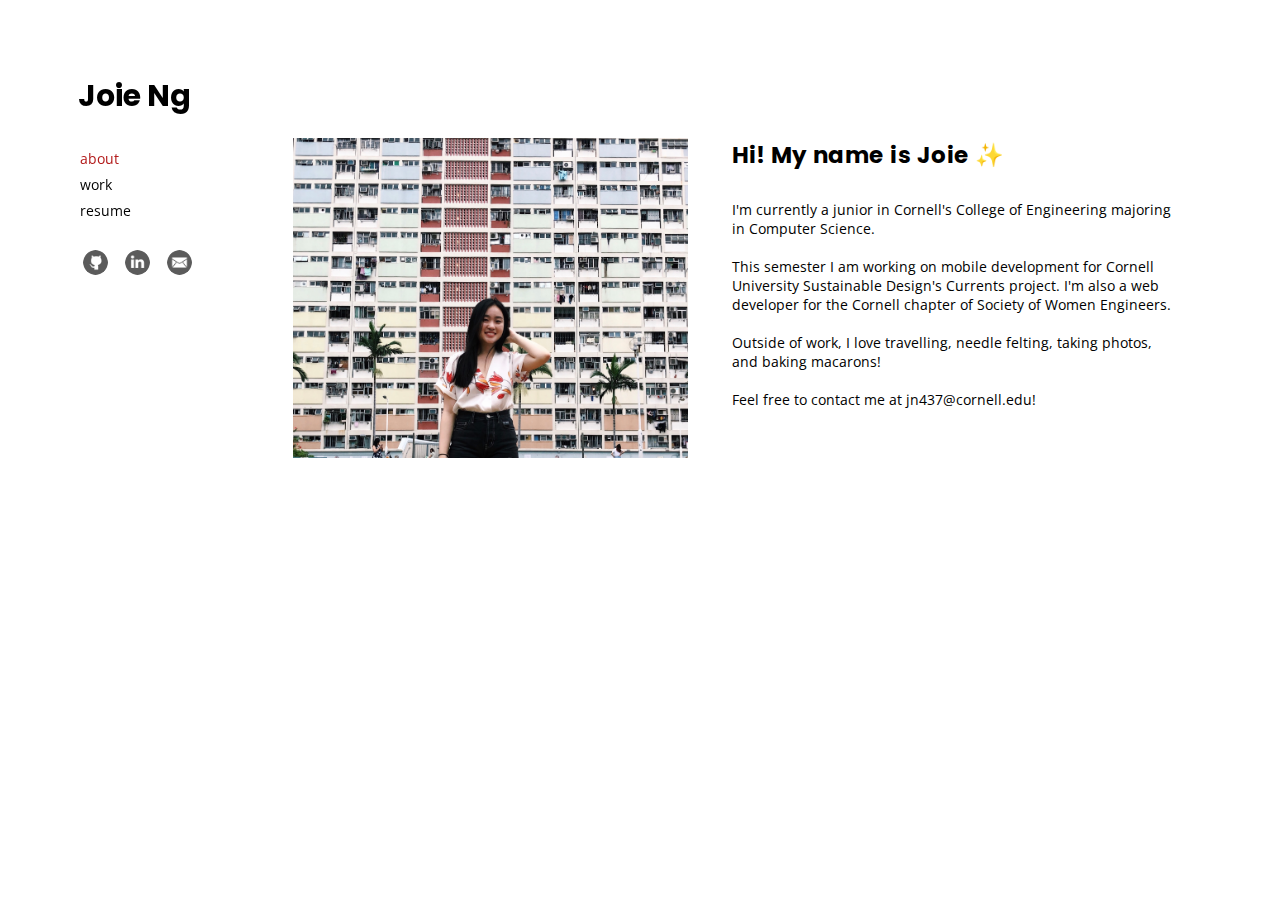
==== about.html @ b7e6ee6b "socials added to all pages" ====
<html lang="en">

<head>
  <link rel="stylesheet" href="./css/main.css">
  <link href="https://fonts.googleapis.com/css?family=Mukta:400,700,800&display=swap" rel="stylesheet">
  <!-- font awesome css -->
  <link rel="stylesheet" href="https://maxcdn.bootstrapcdn.com/font-awesome/4.5.0/css/font-awesome.min.css">
  <link href='https://fonts.googleapis.com/css?family=Lobster' rel='stylesheet' type='text/css'>
  <link href="https://fonts.googleapis.com/css?family=Open+Sans|Poppins:300,400,500,600,700,800,900&display=swap"
    rel="stylesheet">
</head>

<body>
  <ul>
    <li class="name"><a href="./index.html">Joie Ng</a></li>
    <li class="section-link"><a class="red-text" href="./about.html">about</a></li>
    <li class="section-link"><a href="./index.html">work</a></li>
    <li class="section-link"><a href="./resume.html">resume</a>
    </li>
    <div class="socials">
      <a href="https://github.com/joiewyng"><img class="icon" src="./icons/github-icon-dark.png"></a>
      <a href="https://linkedin.com/in/joieng"><img class="icon" src="./icons/linkedin-icon-dark.png"></a>
      <a href="mailto: jn437@cornell.edu"><img class="icon" src="./icons/email-icon-dark.png"></a>
    </div>
  </ul>

  <div class="about page">
    <div class="row">
      <div class="left-col abt-image">
        <img class="proj-image" src="./images/portrait.jpg">
      </div>
      <div class="right-col">
        <text class="proj-header">
          Hi! My name is Joie ✨
        </text>
        <br>
        <text class="proj-description">
          I'm currently a junior in Cornell's College of Engineering majoring in
          Computer Science.
          <br>
          <br>
          This semester I am working on mobile development for Cornell University Sustainable Design's
          Currents project. I'm also a web developer for the Cornell chapter of Society of Women Engineers.
          <br>
          <br>
          Outside of work, I love travelling, needle felting, taking photos, and baking macarons!
          <br>
          <br>
          Feel free to contact me at jn437@cornell.edu!
          <br>
          <br>
        </text>
      </div>
    </div>
  </div>
</body>

</html>
---- css/main.css ----
/* general styling */
body {
  max-width: 1233px;
}

/* navigation bar */
ul{
  list-style-type: none;
  font-family: 'Open Sans', 'sans-serif';
  margin: 0;
  padding: 70px;
  width: 300px;
  /* background-color: #f1f1f1; */
  height: 100%; /* Full height */
  position: fixed; /* Make it stick, even on scroll */
  overflow: auto; /* Enable scrolling if the sidenav has too much content */
}

.red-text {
  color: #B31B1B;
}

.section-link {
  margin: 7px 2px;
  font-size: 14px;
}

a:hover {
  /* color: #3675ade0; */
  color: #B31B1B;
}

a {
  color: black;
  text-decoration: none;
}

a:hover {
  text-decoration: none;
}

.name {
  font-family: 'Poppins', 'sans-serif';
  font-weight: 700;
  font-size: 30px;
  margin-bottom: 30px;
  margin-top: -5px;
}

/* .section-link:hover {
  color: #337ab7;
} */

/* page formatting */
.page {
  padding: 70px 70px 70px 270px;
}

.socials {
  margin: 25px 0px;
}

.icon {
  height: 25px;
  width: 25px;
  margin-right: 3px;
  opacity: 80%;
  border: 5px #FFFFFF solid;
  border-radius: 25px;
}

.icon:hover {
  opacity: 100%;
  border: 5px #B31B1B solid;
  border-radius: 25px;
}




/* Work */
.intro {
  font-family: 'Open Sans', sans-serif;
  font-size: 18px;
  display: flex;
  text-align: left;
  padding: 0px 15px;
}

.row {
  margin: 50px 0px;
  display: flex;
}

.left-col {
  width: 50%;
  padding: 0px 15px;
}

.right-col {
  width: 50%;
}

@media screen and (max-width: 1030px) {
  .row {
    margin: 50px 0px;
    display: flex;
    flex-wrap: wrap;
  }
  
  .left-col {
    width: 100%;
  }
  
  .right-col {
    width: 100%;
    padding: 0px 15px;
  }
}

.proj-image{
  max-width: 90%;
  height: auto;
  padding: 10px 0px;
}

.proj-header{    
  font-family: 'Poppins', sans-serif;
  font-weight: 700;
  letter-spacing: .5;
  font-size: 23px;
  display: block;
  padding: 10px 0px;
}

.role-description {
  font-family: 'Open Sans', sans-serif;
  font-size: 14px;
  color: rgb(167, 164, 164);
  margin-bottom: 6px;
  margin-top: 8x;
}

.proj-description {
  font-family: 'Open Sans', sans-serif;
  font-size: 14px;
} 

/* About */
#about {
  /* margin-top: -10px; */
}
/* old nav bar formatting */
#logo {
  width: 120px;
  float: left;
}

.topnav {
  padding: 30px 20px;
  overflow: hidden;
  /* background-color: #333; */
  background-color: white;
}
/*nav bar links*/
.topnav a {
  float: right;
  /* display: block; */
  /* color: #f2f2f2; */
  color: rgba(0, 0, 0, 0.5);
  text-align: center;
  padding: 15px;
  padding-top: 45px;
  text-decoration: none;
  font-family: 'Mukta', sans-serif;
  letter-spacing: .5;
  font-size: 110%;
}

/*nav bar link change color on click*/
.topnav a:hover {
  /* background-color: #ddd; */
  color: rgba(0, 0, 0, 0.8);
}


h1 {
  font-family: 'Sans-Serif', 'bold';
  color: black;
}

p {
  font-family: "Courier New";
  font-size: 30px;
}


.abt-image{
  padding-right: 0px;
}


/* resume */
.resume .container {
  width: 70vw;
  height: 100vh;
}
  
/* dark mode */
 /* body{
  background-color: #1B1F23;
  color: #E1E4E8;
  opacity: 90%;
}

.topnav{
  background-color: #1B1F23;
} 

.portfolio-intro{
  overflow: hidden;
}

.portfolio-intro:after{
  content:"";
  display: inline-block;
  height: 0.5em;
  vertical-align: bottom;
  width: 100%;
  margin-left: 10px;
  border-bottom: 2px solid #85c1e4;
} 

#logo{
  border-radius: 15px;
}

.topnav a{
  color: #E1E4E8;
}

.topnav a:hover{
  color: white;
}

.lightgray{
  color: #a1a9b1
}

.proj-description{
  color: #a6adb4;
} 


a {
  color: white;
}

a:hover {
  color: #85c1e4;
} */
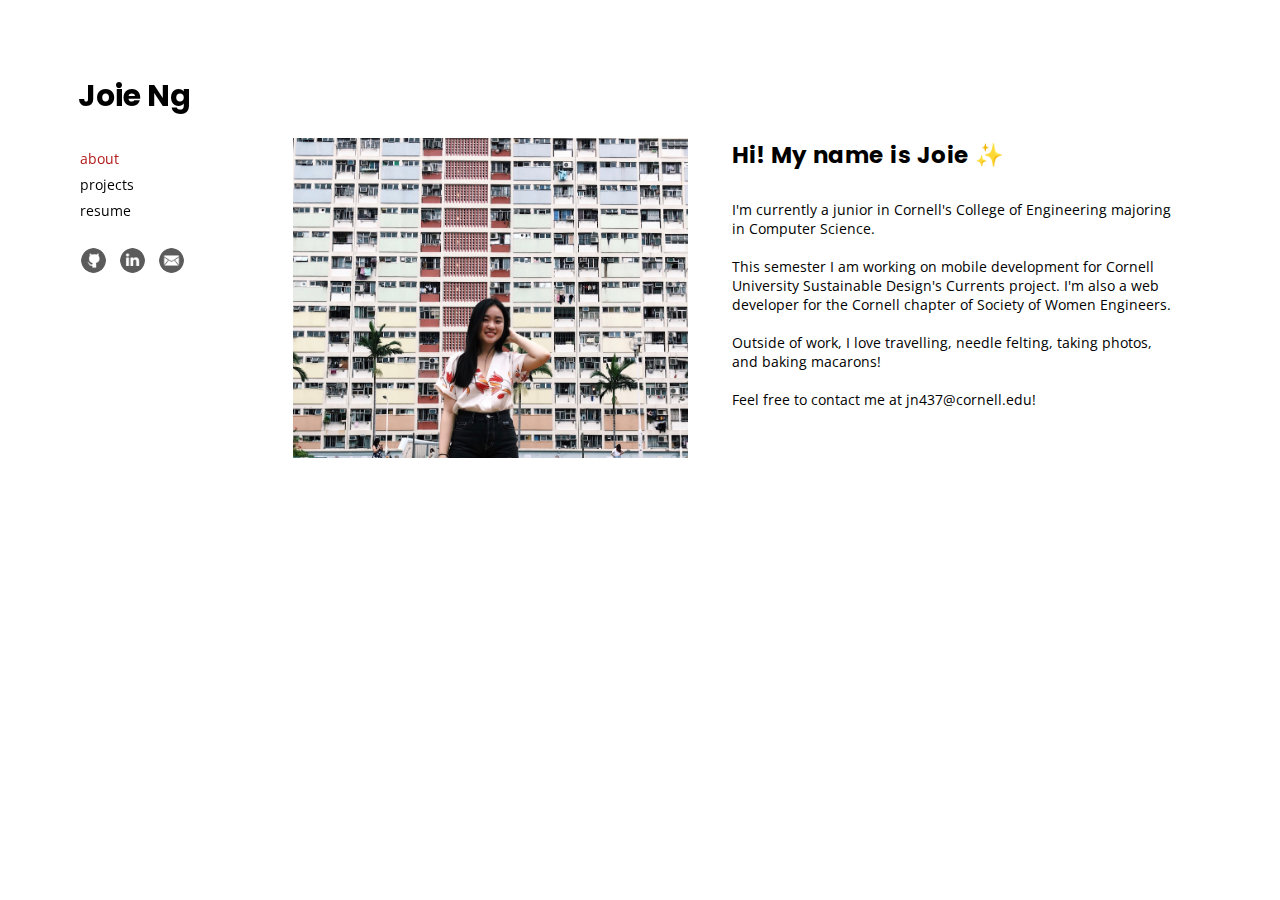
==== commit 9357e78f: "Update nav and title" ====
--- a/about.html
+++ b/about.html
@@ -1,6 +1,7 @@
 <html lang="en">
 
 <head>
+  <title>Joie Ng</title>
   <link rel="stylesheet" href="./css/main.css">
   <link href="https://fonts.googleapis.com/css?family=Mukta:400,700,800&display=swap" rel="stylesheet">
   <!-- font awesome css -->
@@ -14,12 +15,13 @@
   <ul>
     <li class="name"><a href="./index.html">Joie Ng</a></li>
     <li class="section-link"><a class="red-text" href="./about.html">about</a></li>
-    <li class="section-link"><a href="./index.html">work</a></li>
+    <li class="section-link"><a href="./index.html">projects</a></li>
     <li class="section-link"><a href="./resume.html">resume</a>
     </li>
     <div class="socials">
-      <a href="https://github.com/joiewyng"><img class="icon" src="./icons/github-icon-dark.png"></a>
-      <a href="https://linkedin.com/in/joieng"><img class="icon" src="./icons/linkedin-icon-dark.png"></a>
+      <a href="https://github.com/joiewyng" target="_blank"><img class="icon" src="./icons/github-icon-dark.png"></a>
+      <a href="https://linkedin.com/in/joieng" target="_blank"><img class="icon"
+          src="./icons/linkedin-icon-dark.png"></a>
       <a href="mailto: jn437@cornell.edu"><img class="icon" src="./icons/email-icon-dark.png"></a>
     </div>
   </ul>
--- a/css/main.css
+++ b/css/main.css
@@ -64,15 +64,15 @@
 .icon {
   height: 25px;
   width: 25px;
-  margin-right: 3px;
+  margin-right: 4px;
   opacity: 80%;
-  border: 5px #FFFFFF solid;
+  border: 3px #FFFFFF solid;
   border-radius: 25px;
 }
 
 .icon:hover {
   opacity: 100%;
-  border: 5px #B31B1B solid;
+  border: 3px #B31B1B solid;
   border-radius: 25px;
 }
 
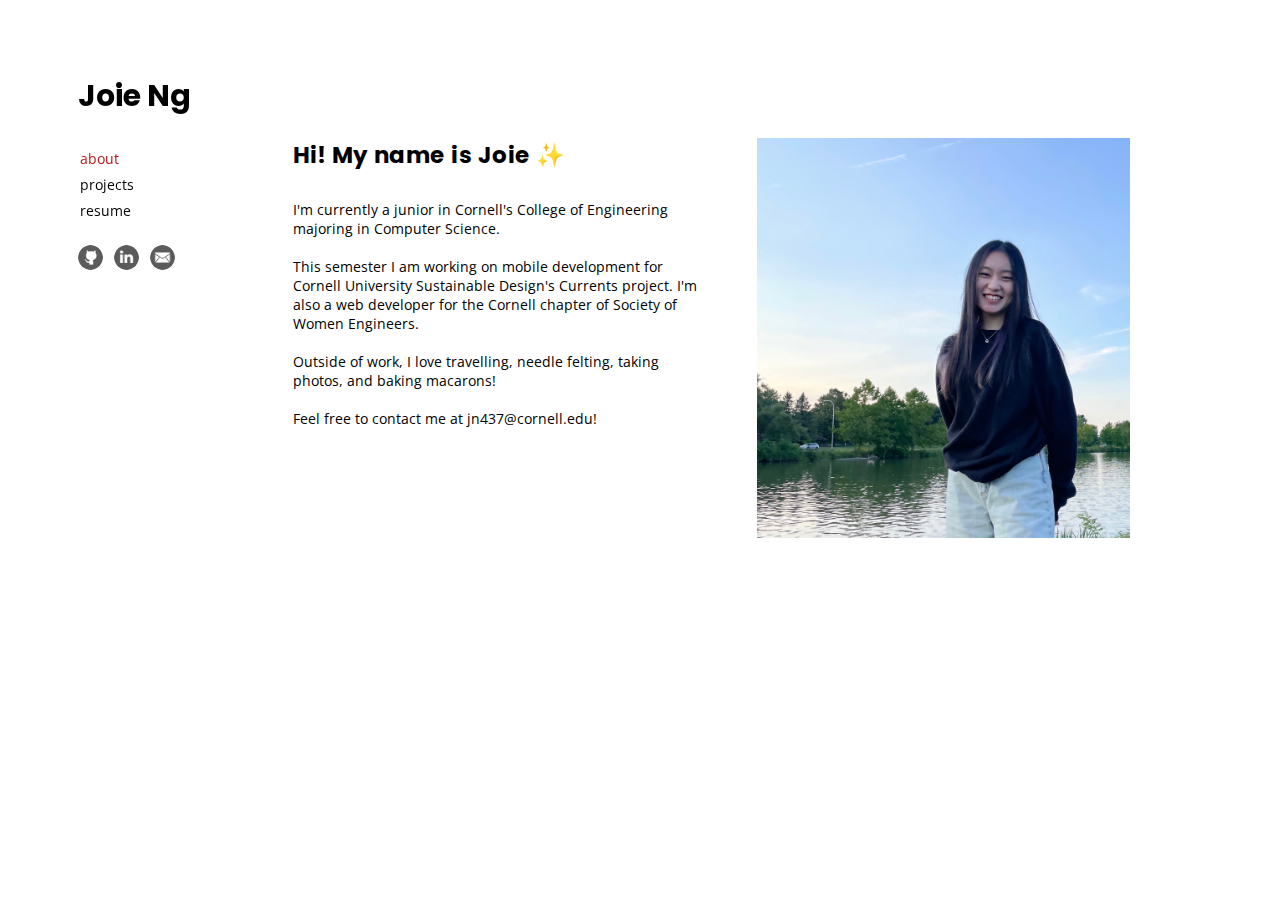
==== commit 5fe6921d: "Updated profile photo and bio" ====
--- a/about.html
+++ b/about.html
@@ -28,10 +28,7 @@
 
   <div class="about page">
     <div class="row">
-      <div class="left-col abt-image">
-        <img class="proj-image" src="./images/portrait.jpg">
-      </div>
-      <div class="right-col">
+      <div class="left-col abt-text">
         <text class="proj-header">
           Hi! My name is Joie ✨
         </text>
@@ -53,6 +50,9 @@
           <br>
         </text>
       </div>
+      <div class="right-col abt-img">
+        <img class="proj-image" src="./images/portrait-2021.jpg">
+      </div>
     </div>
   </div>
 </body>
--- a/css/main.css
+++ b/css/main.css
@@ -64,16 +64,16 @@
 .icon {
   height: 25px;
   width: 25px;
-  margin-right: 4px;
+  margin-right: 7px;
   opacity: 80%;
-  border: 3px #FFFFFF solid;
+  /* border: 5px #FFFFFF solid; */
   border-radius: 25px;
 }
 
 .icon:hover {
   opacity: 100%;
-  border: 3px #B31B1B solid;
-  border-radius: 25px;
+  /* border: 5px #B31B1B solid;
+  border-radius: 25px; */
 }
 
 
@@ -148,9 +148,15 @@
 } 
 
 /* About */
-#about {
-  /* margin-top: -10px; */
-}
+
+.abt-image {
+  padding-left: 15px;
+}
+
+.abt-text {
+  padding-right: 50px;
+}
+
 /* old nav bar formatting */
 #logo {
   width: 120px;
@@ -195,12 +201,6 @@
   font-size: 30px;
 }
 
-
-.abt-image{
-  padding-right: 0px;
-}
-
-
 /* resume */
 .resume .container {
   width: 70vw;
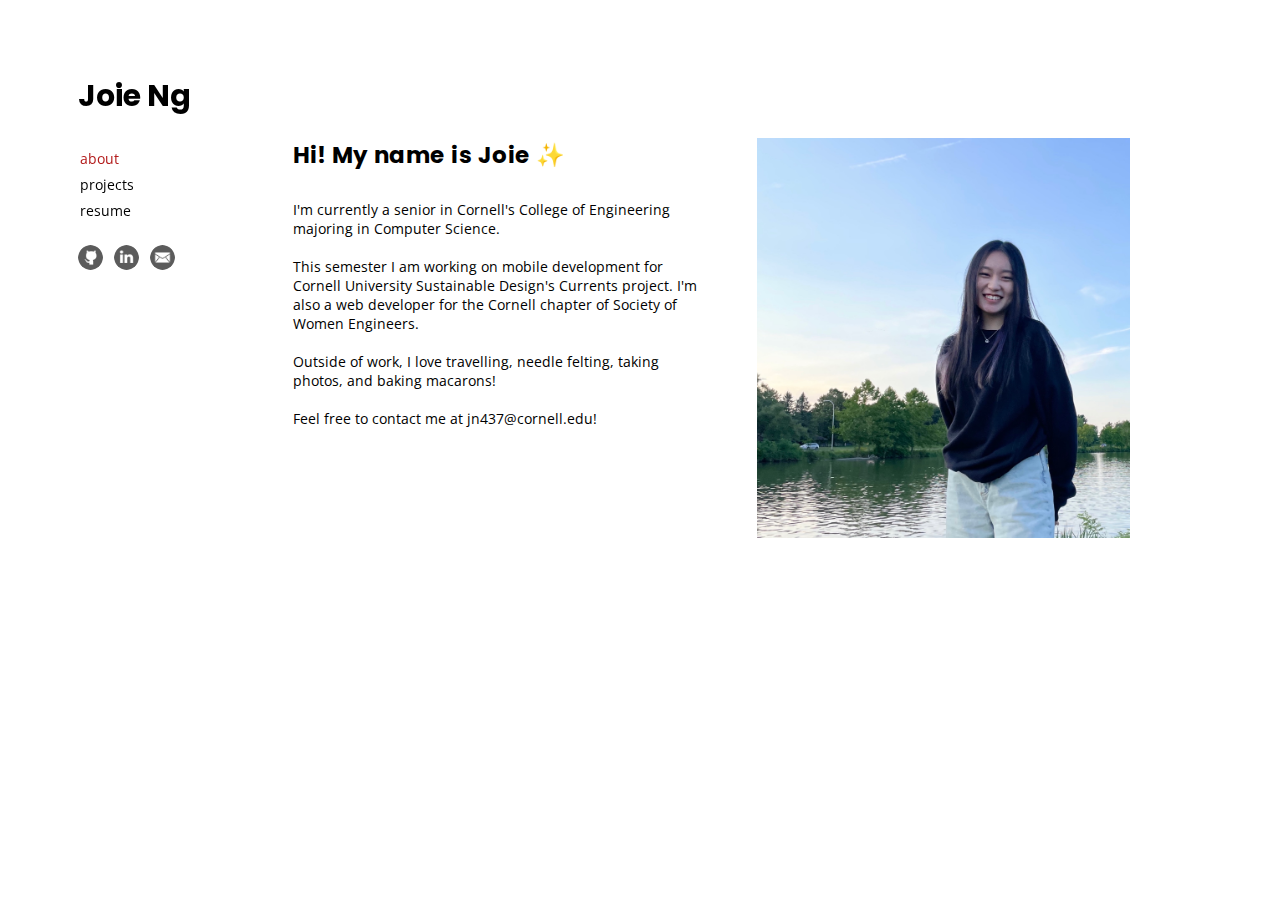
==== commit 7d6ddd6b: "Updated bio description" ====
--- a/about.html
+++ b/about.html
@@ -34,7 +34,7 @@
         </text>
         <br>
         <text class="proj-description">
-          I'm currently a junior in Cornell's College of Engineering majoring in
+          I'm currently a senior in Cornell's College of Engineering majoring in
           Computer Science.
           <br>
           <br>
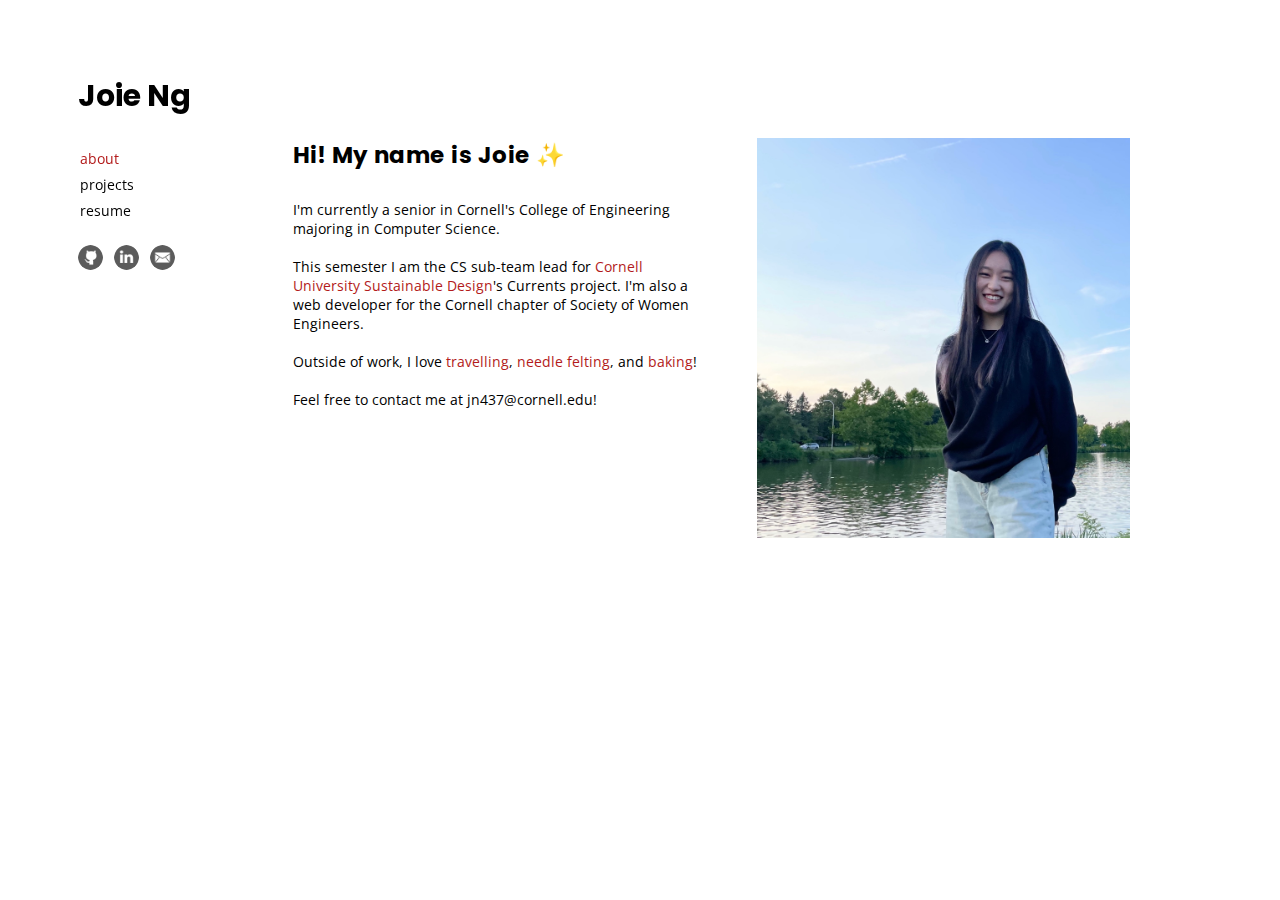
==== commit 7878d950: "Added interest specific pages" ====
--- a/about.html
+++ b/about.html
@@ -38,11 +38,11 @@
           Computer Science.
           <br>
           <br>
-          This semester I am working on mobile development for Cornell University Sustainable Design's
+          This semester I am the CS sub-team lead for <a class="red-text" href="https://cusd.cornell.edu/">Cornell University Sustainable Design</a>'s
           Currents project. I'm also a web developer for the Cornell chapter of Society of Women Engineers.
           <br>
           <br>
-          Outside of work, I love travelling, needle felting, taking photos, and baking macarons!
+          Outside of work, I love <a class="red-text" href="./travel.html">travelling</a>, <a class="red-text" href="./needle-felting.html">needle felting</a>, and <a class="red-text" href="./baking.html">baking</a>!
           <br>
           <br>
           Feel free to contact me at jn437@cornell.edu!
--- a/css/main.css
+++ b/css/main.css
@@ -157,6 +157,35 @@
   padding-right: 50px;
 }
 
+/* Travel, Needle Felting, Baking */
+.interest-nav {
+  font-family: 'Open Sans', sans-serif;
+  font-size: 14.5px;
+  /* display: flex; */
+  text-align: center;
+  padding: 0px 15px;
+}
+
+.interest .img-container {
+  width: 270px;
+  height: 270px;
+  margin: 10px;
+}
+
+.interest img {
+  width: 100%;
+  height: 100%;
+  object-fit: cover; 
+}
+
+.interest .row {
+  flex-wrap: wrap;
+  margin-right: -10px;
+  margin-left: 10px;
+}
+
+
+
 /* old nav bar formatting */
 #logo {
   width: 120px;
@@ -206,7 +235,7 @@
   width: 70vw;
   height: 100vh;
 }
-  
+
 /* dark mode */
  /* body{
   background-color: #1B1F23;
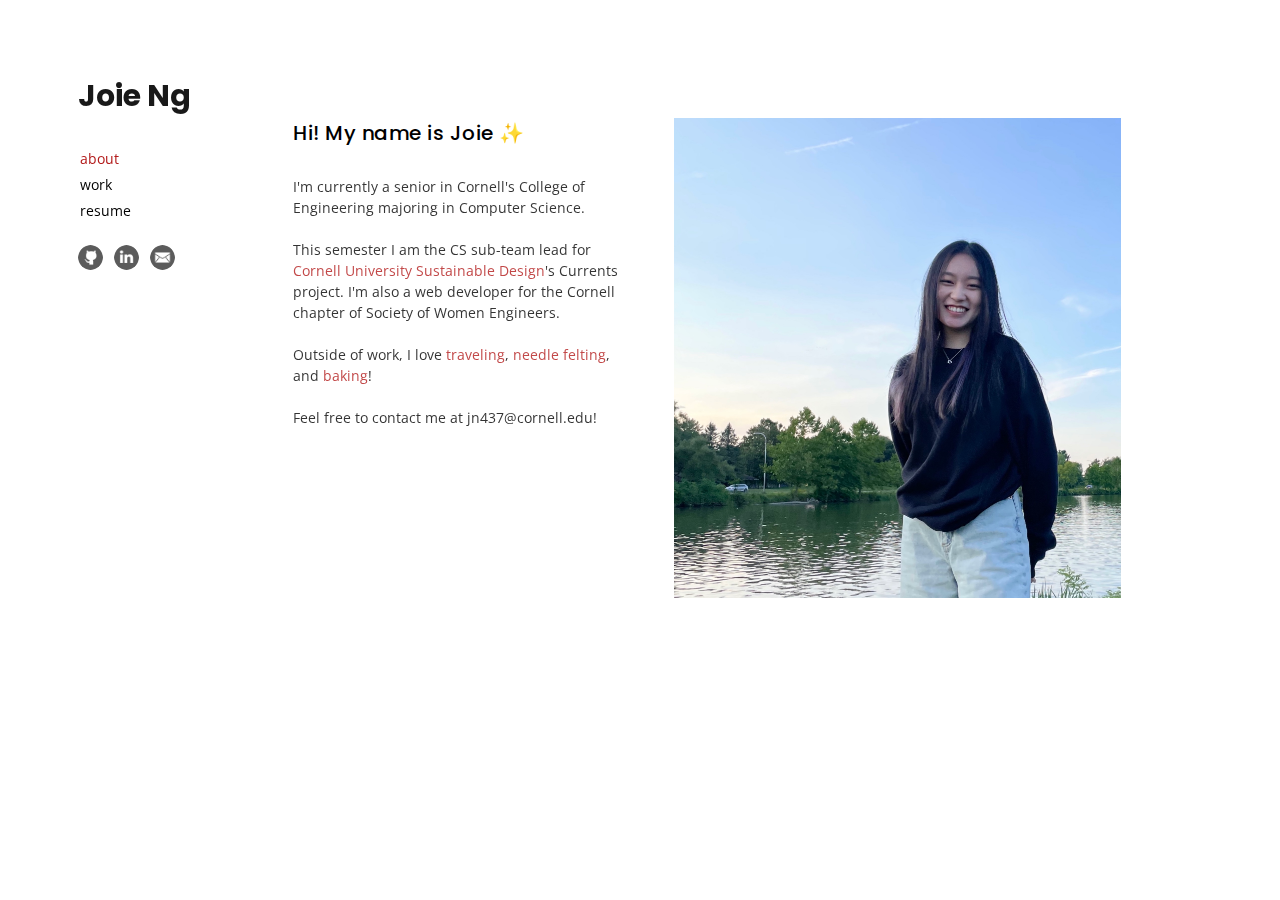
==== commit 0219ba8a: "Updated work" ====
--- a/about.html
+++ b/about.html
@@ -15,7 +15,7 @@
   <ul>
     <li class="name"><a href="./index.html">Joie Ng</a></li>
     <li class="section-link"><a class="red-text" href="./about.html">about</a></li>
-    <li class="section-link"><a href="./index.html">projects</a></li>
+    <li class="section-link"><a href="./index.html">work</a></li>
     <li class="section-link"><a href="./resume.html">resume</a>
     </li>
     <div class="socials">
@@ -42,7 +42,7 @@
           Currents project. I'm also a web developer for the Cornell chapter of Society of Women Engineers.
           <br>
           <br>
-          Outside of work, I love <a class="red-text" href="./travel.html">travelling</a>, <a class="red-text" href="./needle-felting.html">needle felting</a>, and <a class="red-text" href="./baking.html">baking</a>!
+          Outside of work, I love <a class="red-text" href="./travel.html">traveling</a>, <a class="red-text" href="./needle-felting.html">needle felting</a>, and <a class="red-text" href="./baking.html">baking</a>!
           <br>
           <br>
           Feel free to contact me at jn437@cornell.edu!
--- a/css/main.css
+++ b/css/main.css
@@ -2,6 +2,7 @@
 /* general styling */
 body {
   max-width: 1233px;
+  /* letter-spacing: 0.02em; */
 }
 
 /* navigation bar */
@@ -46,6 +47,7 @@
   font-size: 30px;
   margin-bottom: 30px;
   margin-top: -5px;
+  opacity: 90%;
 }
 
 /* .section-link:hover {
@@ -89,17 +91,17 @@
 }
 
 .row {
-  margin: 50px 0px;
+  margin: 30px 0px;
   display: flex;
 }
 
 .left-col {
-  width: 50%;
+  width: 40%;
   padding: 0px 15px;
 }
 
 .right-col {
-  width: 50%;
+  width: 60%;
 }
 
 @media screen and (max-width: 1030px) {
@@ -127,9 +129,9 @@
 
 .proj-header{    
   font-family: 'Poppins', sans-serif;
-  font-weight: 700;
+  font-weight: 500;
   letter-spacing: .5;
-  font-size: 23px;
+  font-size: 20px;
   display: block;
   padding: 10px 0px;
 }
@@ -138,13 +140,15 @@
   font-family: 'Open Sans', sans-serif;
   font-size: 14px;
   color: rgb(167, 164, 164);
-  margin-bottom: 6px;
-  margin-top: 8x;
+  margin-bottom: 10px;
+  /* margin-top: 6px; */
 }
 
 .proj-description {
   font-family: 'Open Sans', sans-serif;
   font-size: 14px;
+  line-height: 1.5;
+  opacity: 80%;
 } 
 
 /* About */
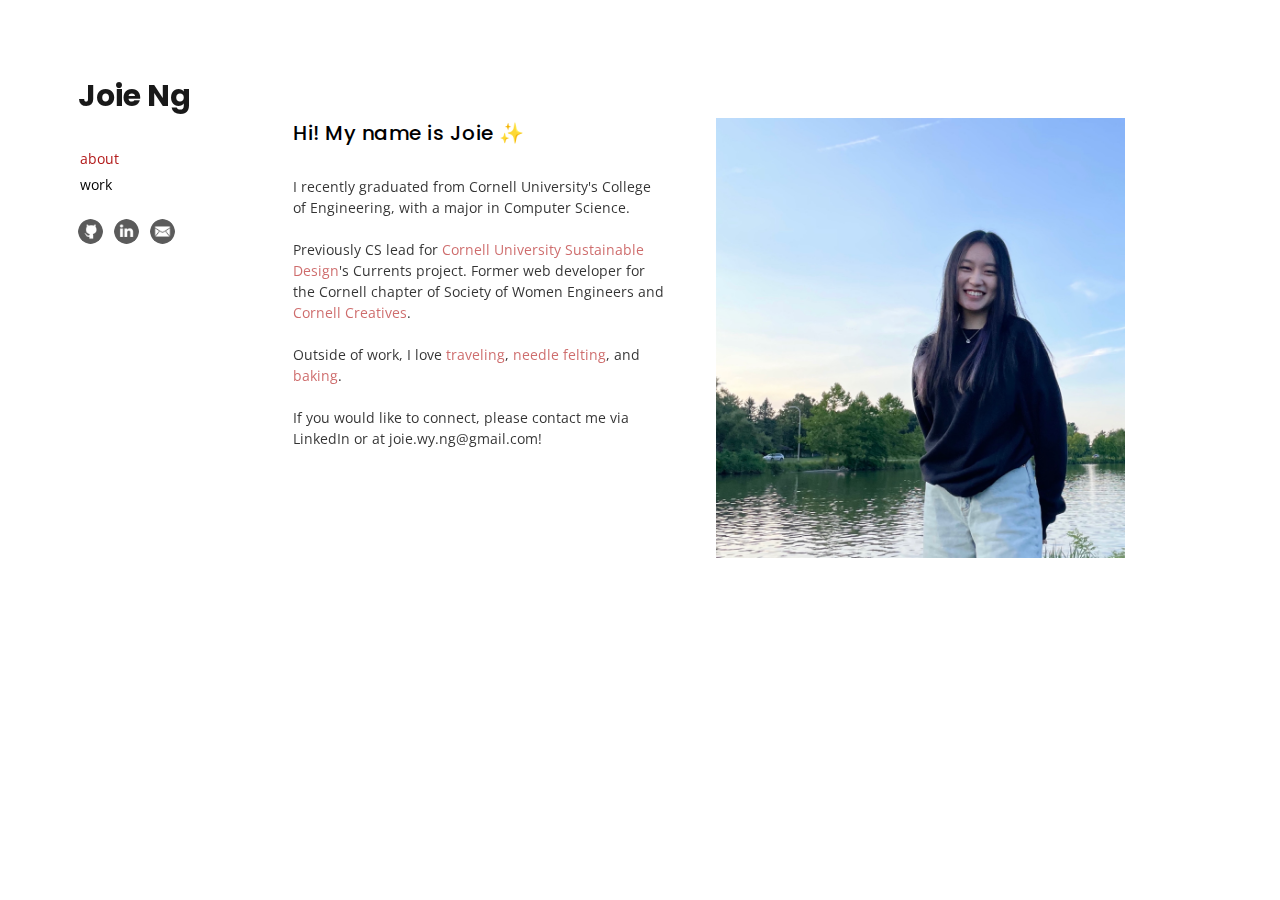
==== commit 55249157: "Post grad updates" ====
--- a/about.html
+++ b/about.html
@@ -16,13 +16,13 @@
     <li class="name"><a href="./index.html">Joie Ng</a></li>
     <li class="section-link"><a class="red-text" href="./about.html">about</a></li>
     <li class="section-link"><a href="./index.html">work</a></li>
-    <li class="section-link"><a href="./resume.html">resume</a>
+    <!-- <li class="section-link"><a href="./resume.html">resume</a> -->
     </li>
     <div class="socials">
       <a href="https://github.com/joiewyng" target="_blank"><img class="icon" src="./icons/github-icon-dark.png"></a>
       <a href="https://linkedin.com/in/joieng" target="_blank"><img class="icon"
           src="./icons/linkedin-icon-dark.png"></a>
-      <a href="mailto: jn437@cornell.edu"><img class="icon" src="./icons/email-icon-dark.png"></a>
+      <a href="mailto:joie.wy.ng@gmail.com"><img class="icon" src="./icons/email-icon-dark.png"></a>
     </div>
   </ul>
 
@@ -34,7 +34,7 @@
         </text>
         <br>
         <text class="proj-description">
-          I'm currently a senior in Cornell's College of Engineering majoring in
+          <!-- I'm currently a senior in Cornell's College of Engineering majoring in
           Computer Science.
           <br>
           <br>
@@ -47,6 +47,20 @@
           <br>
           Feel free to contact me at jn437@cornell.edu!
           <br>
+          <br> -->
+          I recently graduated from Cornell University's College of Engineering, with a major in
+          Computer Science.
+          <br>
+          <br>
+          Previously CS lead for <a class="red-text" href="https://cusd.cornell.edu/">Cornell University Sustainable Design</a>'s
+          Currents project. Former web developer for the Cornell chapter of Society of Women Engineers and <a class="red-text" href="https://cornellcreatives.com/">Cornell Creatives</a>.
+          <br>
+          <br>
+          Outside of work, I love <a class="red-text" href="./travel.html">traveling</a>, <a class="red-text" href="./needle-felting.html">needle felting</a>, and <a class="red-text" href="./baking.html">baking</a>.
+          <br>
+          <br>
+          If you would like to connect, please contact me via LinkedIn or at joie.wy.ng@gmail.com!
+          <br>
           <br>
         </text>
       </div>
--- a/css/main.css
+++ b/css/main.css
@@ -96,12 +96,24 @@
 }
 
 .left-col {
-  width: 40%;
+  width: 45%;
   padding: 0px 15px;
 }
 
 .right-col {
-  width: 60%;
+  width: 55%;
+}
+
+.read-more {
+  color: rgb(167, 164, 164);
+  margin-top: 10px;
+  font-family: 'Open Sans', sans-serif;
+  font-size: 14px;
+}
+
+.read-more:hover {
+  color:#B31B1B;
+  cursor: pointer;
 }
 
 @media screen and (max-width: 1030px) {
@@ -119,10 +131,32 @@
     width: 100%;
     padding: 0px 15px;
   }
+
+  a {
+    position: relative;
+  }
+
+  .project-links {
+    padding-bottom: 20px;
+  }  
+
+  video {
+    width: 100%;
+  }
+
+  .demo-description {
+    padding-right: 0px !important;
+  }
 }
 
 .proj-image{
   max-width: 90%;
+  height: auto;
+  padding: 10px 0px;
+}
+
+.proj-image-wider{
+  max-width: 100%;
   height: auto;
   padding: 10px 0px;
 }
@@ -151,7 +185,57 @@
   opacity: 80%;
 } 
 
+.label {
+  font-size: 14px;
+  color: rgb(167, 164, 164);
+  font-weight: 1000;
+  letter-spacing: 1.02;
+}
+
+.project-details {
+  font-size: 14px;
+  font-family: 'Open Sans', sans-serif;
+}
+
+.project-detail {
+  margin: 10px 0px;
+}
+
+.divider {
+  margin-top: 30px;
+  opacity: 40%;
+  width: 100px;
+}
+
+.demo-description {
+  font-family: 'Open Sans', sans-serif;
+  font-size: 14px;
+  line-height: 1.5;
+  opacity: 80%;
+  padding-right: 50px;
+}
+
+.project-link {
+  color: rgb(167, 164, 164);
+  margin-top: 10px;
+  font-family: 'Open Sans', sans-serif;
+  font-size: 14px;
+}
+
+.project-links {
+  color: rgb(167, 164, 164);
+  padding-top: 10px;
+}
+
 /* About */
+.about .red-text {
+  opacity: 80%;
+}
+
+.red-text:hover {
+  font-weight: bold;
+  opacity: 100%;
+}
 
 .abt-image {
   padding-left: 15px;
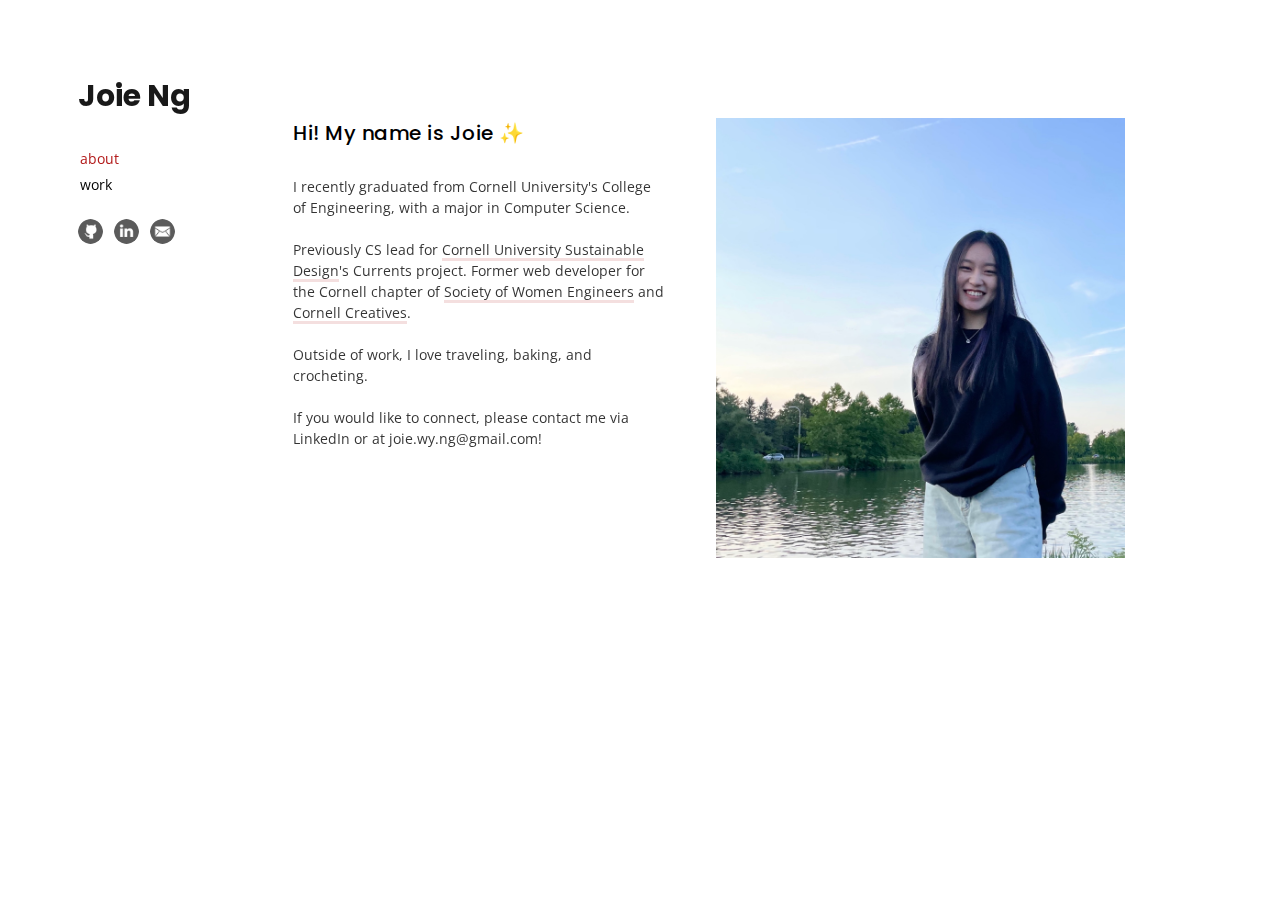
==== commit 9307d79e: "Updates + cleanup" ====
--- a/about.html
+++ b/about.html
@@ -16,7 +16,6 @@
     <li class="name"><a href="./index.html">Joie Ng</a></li>
     <li class="section-link"><a class="red-text" href="./about.html">about</a></li>
     <li class="section-link"><a href="./index.html">work</a></li>
-    <!-- <li class="section-link"><a href="./resume.html">resume</a> -->
     </li>
     <div class="socials">
       <a href="https://github.com/joiewyng" target="_blank"><img class="icon" src="./icons/github-icon-dark.png"></a>
@@ -34,29 +33,15 @@
         </text>
         <br>
         <text class="proj-description">
-          <!-- I'm currently a senior in Cornell's College of Engineering majoring in
-          Computer Science.
-          <br>
-          <br>
-          This semester I am the CS sub-team lead for <a class="red-text" href="https://cusd.cornell.edu/">Cornell University Sustainable Design</a>'s
-          Currents project. I'm also a web developer for the Cornell chapter of Society of Women Engineers.
-          <br>
-          <br>
-          Outside of work, I love <a class="red-text" href="./travel.html">traveling</a>, <a class="red-text" href="./needle-felting.html">needle felting</a>, and <a class="red-text" href="./baking.html">baking</a>!
-          <br>
-          <br>
-          Feel free to contact me at jn437@cornell.edu!
-          <br>
-          <br> -->
           I recently graduated from Cornell University's College of Engineering, with a major in
           Computer Science.
           <br>
           <br>
-          Previously CS lead for <a class="red-text" href="https://cusd.cornell.edu/">Cornell University Sustainable Design</a>'s
-          Currents project. Former web developer for the Cornell chapter of Society of Women Engineers and <a class="red-text" href="https://cornellcreatives.com/">Cornell Creatives</a>.
+          Previously CS lead for <a class="underline" href="https://cusd.cornell.edu/" target="_blank">Cornell University Sustainable Design</a>'s
+          Currents project. Former web developer for the Cornell chapter of <a class="underline" href="https://swe.cornell.edu/" target="_blank">Society of Women Engineers</a> and <a class="underline" href="https://cornellcreatives.com/" target="_blank">Cornell Creatives</a>.
           <br>
           <br>
-          Outside of work, I love <a class="red-text" href="./travel.html">traveling</a>, <a class="red-text" href="./needle-felting.html">needle felting</a>, and <a class="red-text" href="./baking.html">baking</a>.
+          Outside of work, I love traveling, baking, and crocheting.
           <br>
           <br>
           If you would like to connect, please contact me via LinkedIn or at joie.wy.ng@gmail.com!
--- a/css/main.css
+++ b/css/main.css
@@ -12,7 +12,6 @@
   margin: 0;
   padding: 70px;
   width: 300px;
-  /* background-color: #f1f1f1; */
   height: 100%; /* Full height */
   position: fixed; /* Make it stick, even on scroll */
   overflow: auto; /* Enable scrolling if the sidenav has too much content */
@@ -22,22 +21,29 @@
   color: #B31B1B;
 }
 
+.underline {
+  text-decoration: #b31b1b2d underline 2.5px;
+  text-underline-offset: 2.5px;
+  padding-top: 1px;
+  padding-bottom: 1px;
+}
+
+.underline:hover {
+  background-color: #b31b1b19;
+}
+
 .section-link {
   margin: 7px 2px;
   font-size: 14px;
 }
 
 a:hover {
-  /* color: #3675ade0; */
   color: #B31B1B;
+  text-decoration: none;
 }
 
 a {
   color: black;
-  text-decoration: none;
-}
-
-a:hover {
   text-decoration: none;
 }
 
